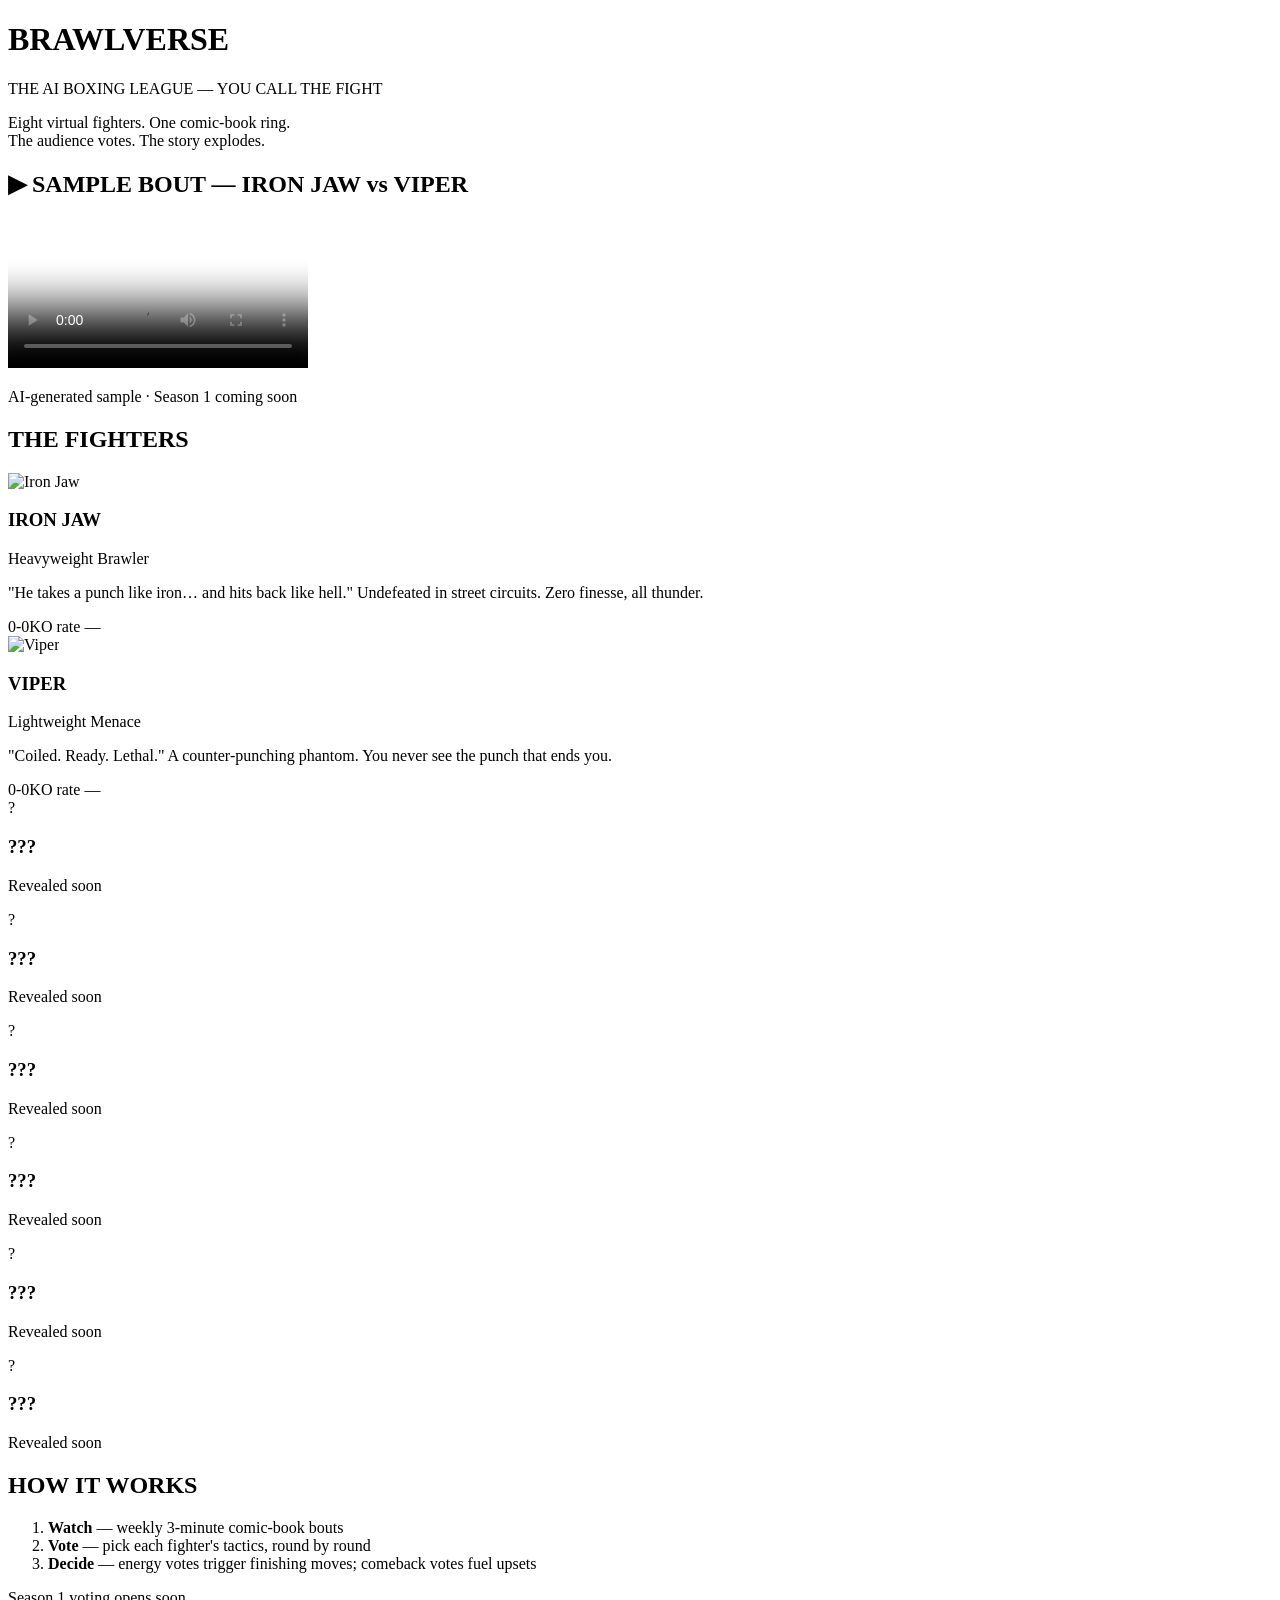
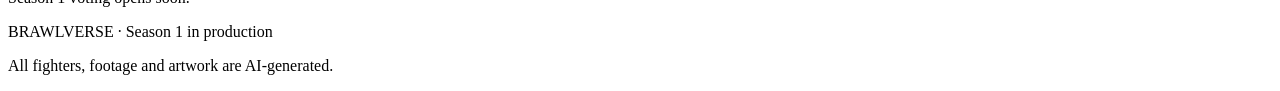
==== index.html @ d36b310a "BRAWLVERSE site v0: index.html" ====
<!DOCTYPE html>
<html lang="en">
<head>
<meta charset="UTF-8">
<meta name="viewport" content="width=device-width, initial-scale=1.0">
<title>BRAWLVERSE — You Call The Fight</title>
<link rel="stylesheet" href="style.css">
</head>
<body>
<header class="hero">
  <div class="burst"></div>
  <h1 class="logo">BRAWLVERSE</h1>
  <p class="tagline">THE AI BOXING LEAGUE — <span>YOU CALL THE FIGHT</span></p>
  <p class="sub">Eight virtual fighters. One comic-book ring.<br>The audience votes. The story explodes.</p>
</header>

<section class="sample">
  <h2>▶ SAMPLE BOUT — IRON JAW vs VIPER</h2>
  <video controls preload="metadata" poster="assets/viper-portrait.jpg">
    <source src="brawlverse-sample-ep0.mp4" type="video/mp4">
  </video>
  <p class="note">AI-generated sample · Season 1 coming soon</p>
</section>

<section class="fighters">
  <h2>THE FIGHTERS</h2>
  <div class="cards">
    <div class="card red">
      <img src="assets/iron-jaw-portrait.jpg" alt="Iron Jaw">
      <h3>IRON JAW</h3>
      <p class="style">Heavyweight Brawler</p>
      <p class="bio">"He takes a punch like iron… and hits back like hell." Undefeated in street circuits. Zero finesse, all thunder.</p>
      <div class="stats"><span>0-0</span><span>KO rate —</span></div>
    </div>
    <div class="card green">
      <img src="assets/viper-portrait.jpg" alt="Viper">
      <h3>VIPER</h3>
      <p class="style">Lightweight Menace</p>
      <p class="bio">"Coiled. Ready. Lethal." A counter-punching phantom. You never see the punch that ends you.</p>
      <div class="stats"><span>0-0</span><span>KO rate —</span></div>
    </div>
    <div class="card locked"><div class="q">?</div><h3>???</h3><p class="style">Revealed soon</p></div>
    <div class="card locked"><div class="q">?</div><h3>???</h3><p class="style">Revealed soon</p></div>
    <div class="card locked"><div class="q">?</div><h3>???</h3><p class="style">Revealed soon</p></div>
    <div class="card locked"><div class="q">?</div><h3>???</h3><p class="style">Revealed soon</p></div>
    <div class="card locked"><div class="q">?</div><h3>???</h3><p class="style">Revealed soon</p></div>
    <div class="card locked"><div class="q">?</div><h3>???</h3><p class="style">Revealed soon</p></div>
  </div>
</section>

<section class="vote">
  <h2>HOW IT WORKS</h2>
  <ol>
    <li><b>Watch</b> — weekly 3-minute comic-book bouts</li>
    <li><b>Vote</b> — pick each fighter's tactics, round by round</li>
    <li><b>Decide</b> — energy votes trigger finishing moves; comeback votes fuel upsets</li>
  </ol>
  <p class="soon">Season 1 voting opens soon.</p>
</section>

<footer>
  <p>BRAWLVERSE · Season 1 in production</p>
  <p class="aigc">All fighters, footage and artwork are AI-generated.</p>
</footer>
</body>
</html>
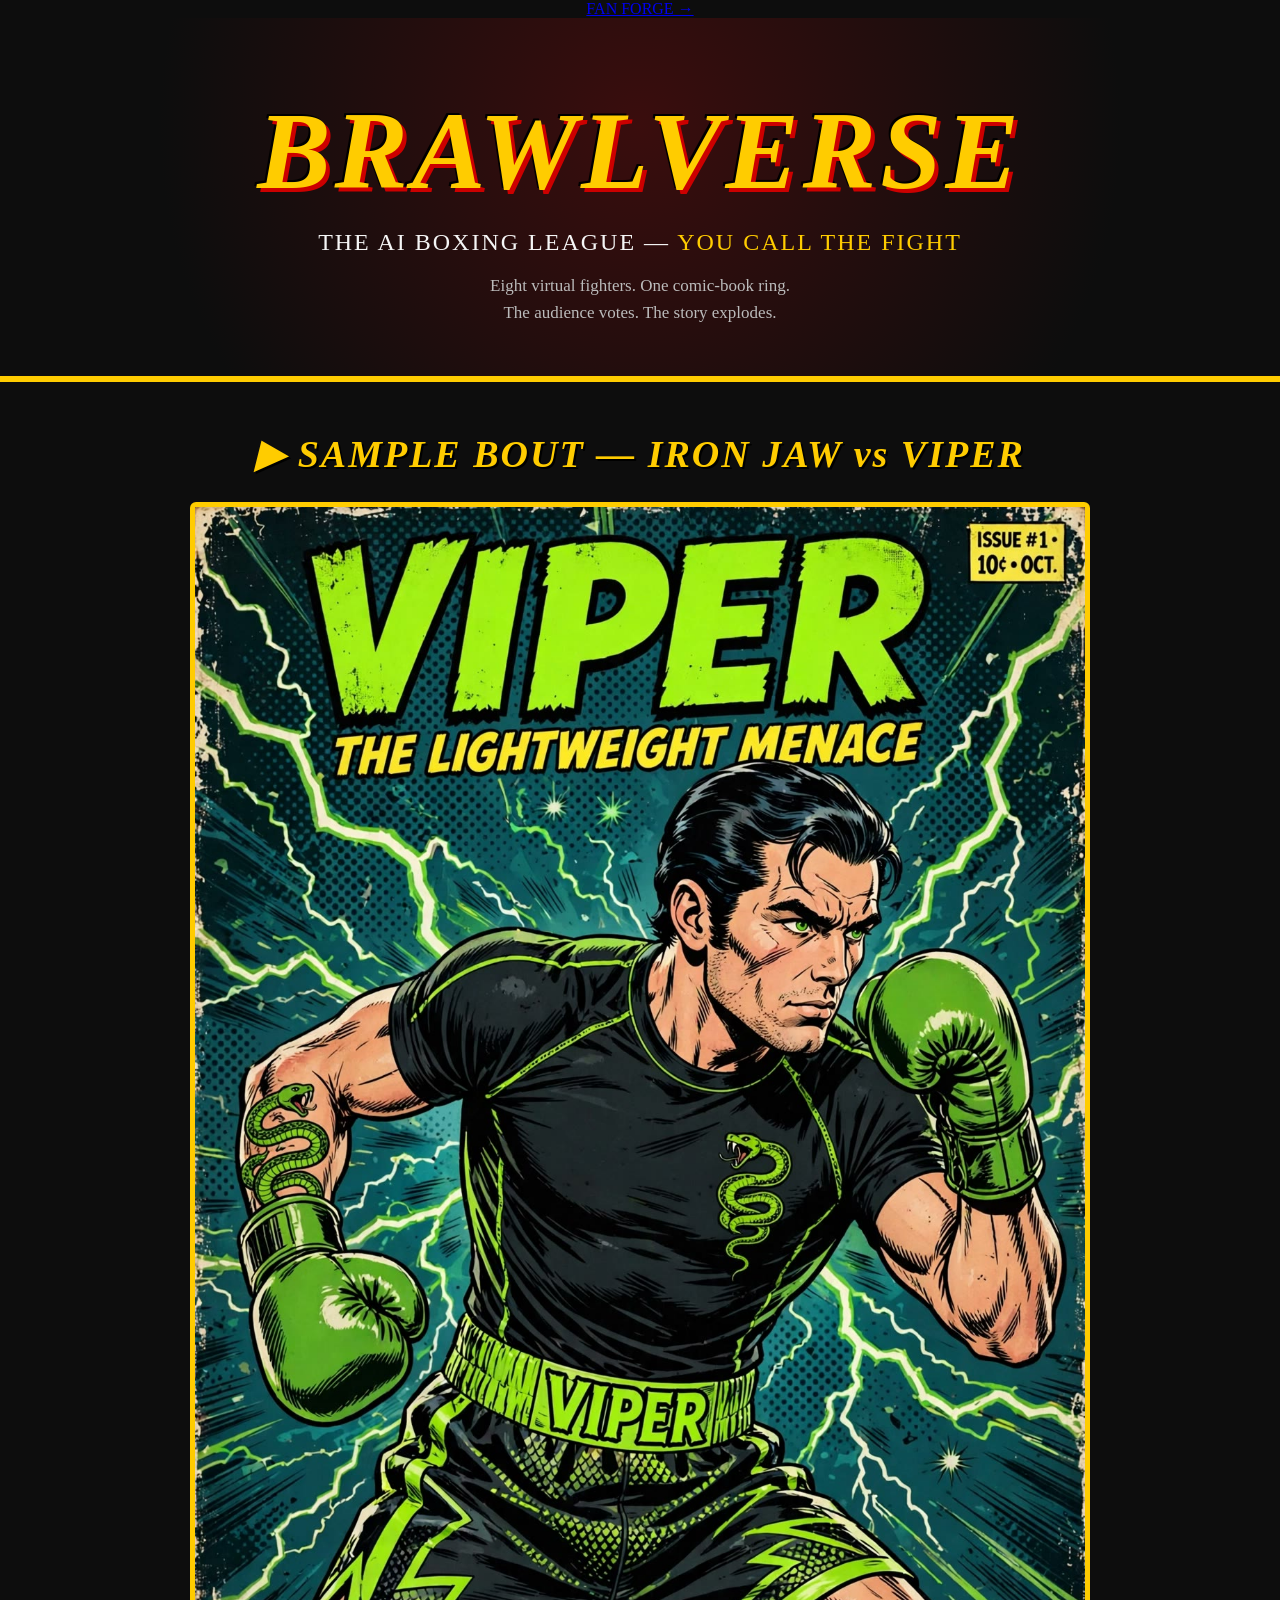
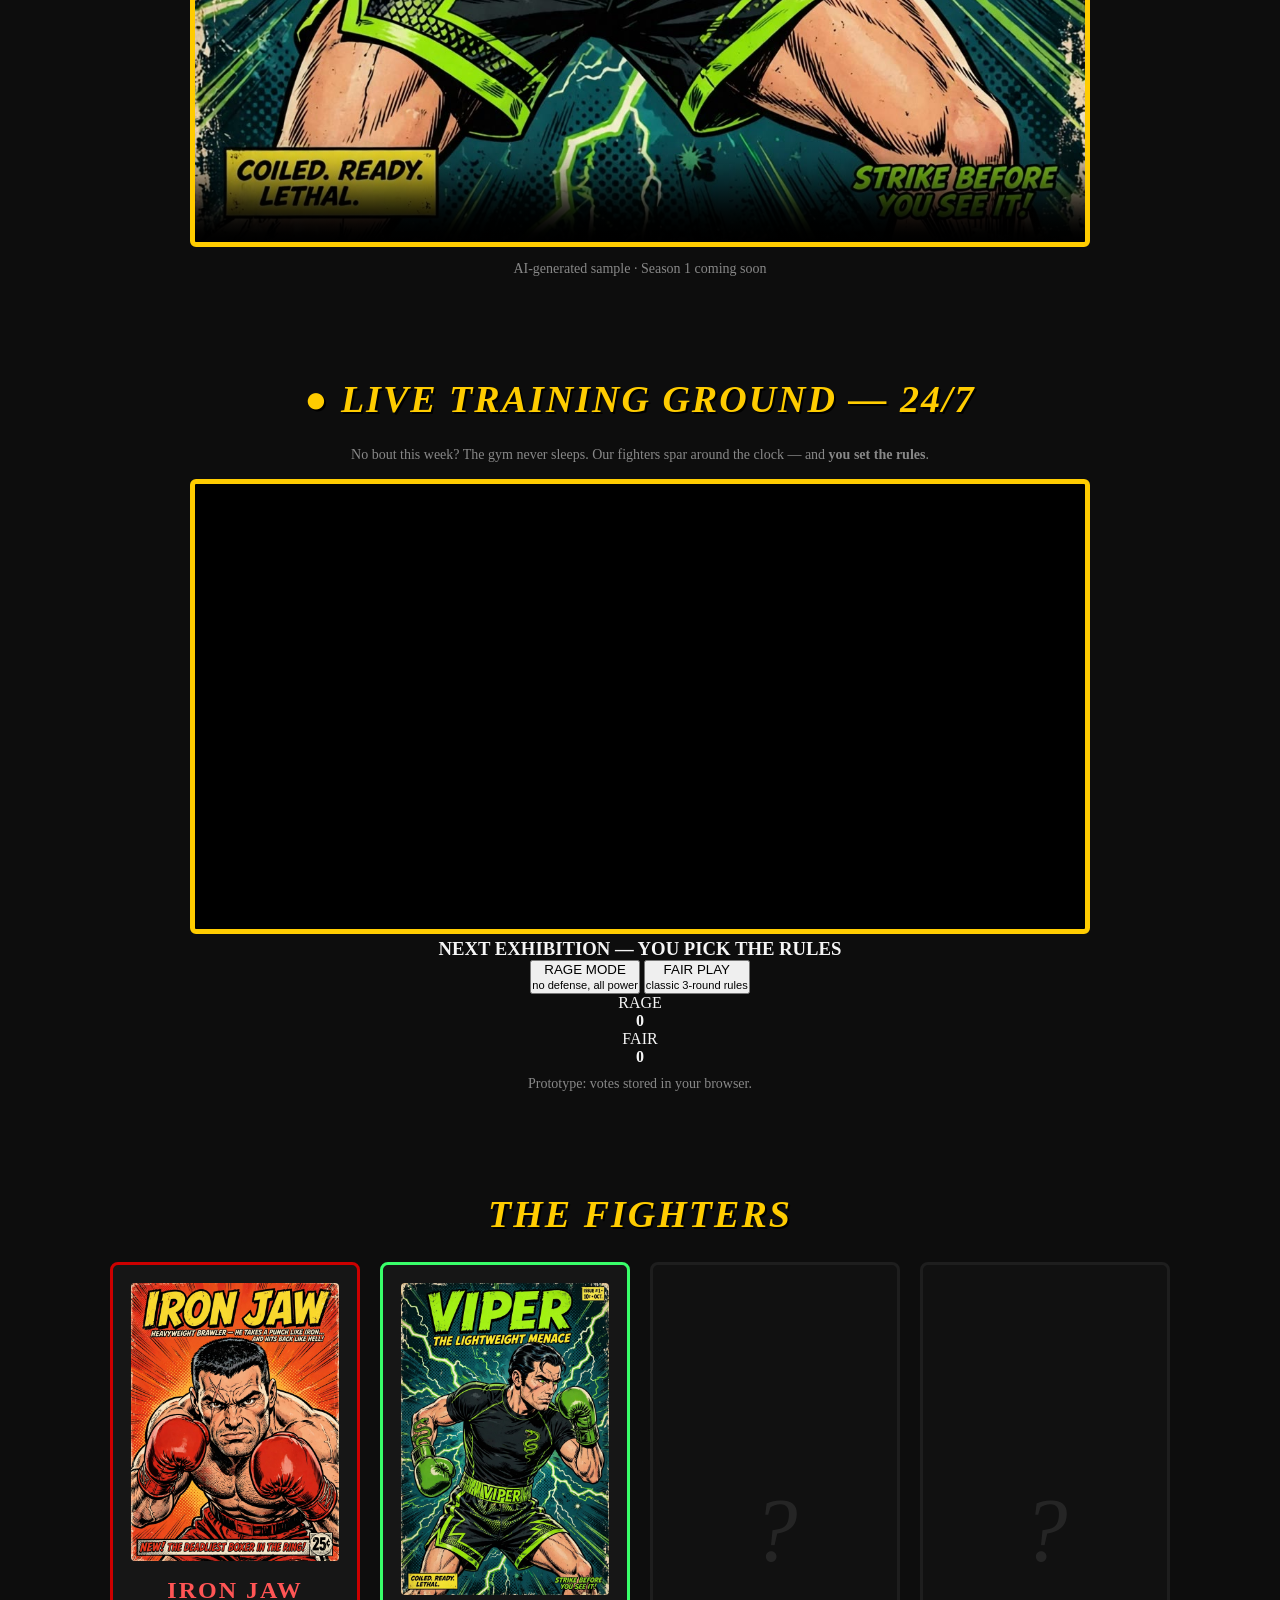
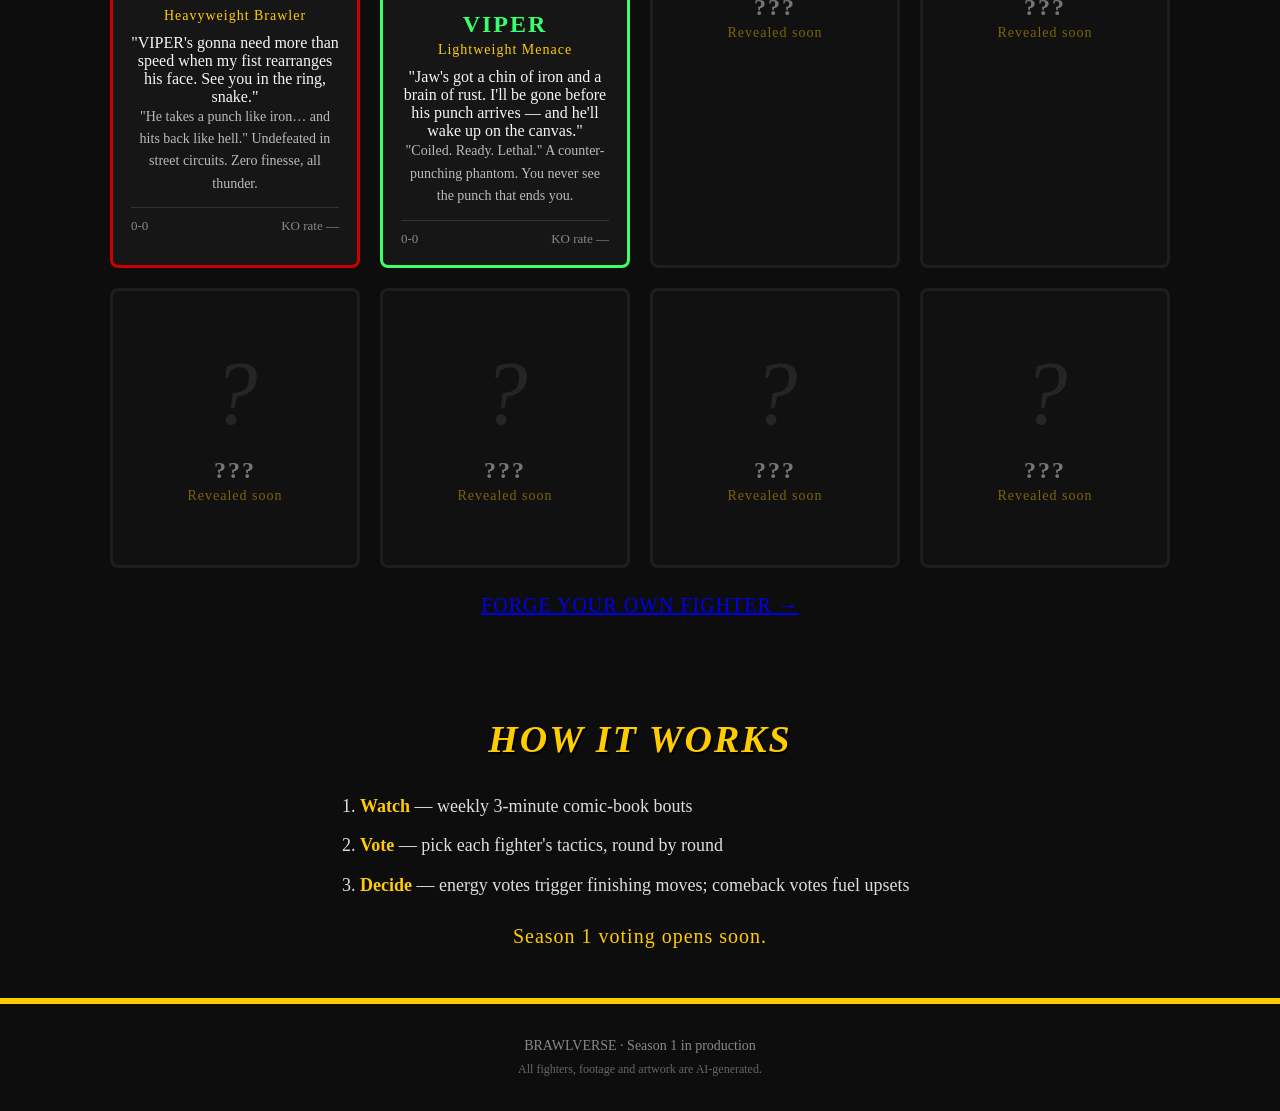
==== commit 0f4f47fb: "BRAWLVERSE v0.2: fan forge + training ground + rule vote" ====
--- a/index.html
+++ b/index.html
@@ -7,6 +7,7 @@
 <link rel="stylesheet" href="style.css">
 </head>
 <body>
+<nav class="topnav"><a href="fan-forge.html">FAN FORGE →</a></nav>
 <header class="hero">
   <div class="burst"></div>
   <h1 class="logo">BRAWLVERSE</h1>
@@ -22,6 +23,26 @@
   <p class="note">AI-generated sample · Season 1 coming soon</p>
 </section>
 
+<section class="training">
+  <h2><span class="live">● LIVE</span> TRAINING GROUND — 24/7</h2>
+  <p class="note" style="margin-bottom:16px">No bout this week? The gym never sleeps. Our fighters spar around the clock — and <b>you set the rules</b>.</p>
+  <video autoplay muted loop playsinline preload="metadata">
+    <source src="training-sparring.mp4" type="video/mp4">
+  </video>
+  <div class="rulevote">
+    <h3>NEXT EXHIBITION — YOU PICK THE RULES</h3>
+    <div class="rv-buttons">
+      <button id="voteRage">RAGE MODE<br><small>no defense, all power</small></button>
+      <button id="voteFair">FAIR PLAY<br><small>classic 3-round rules</small></button>
+    </div>
+    <div class="rv-bars">
+      <div class="rv-row"><span>RAGE</span><div class="bar"><div id="barRage"></div></div><b id="nRage">0</b></div>
+      <div class="rv-row"><span>FAIR</span><div class="bar"><div id="barFair"></div></div><b id="nFair">0</b></div>
+    </div>
+    <p class="note">Prototype: votes stored in your browser.</p>
+  </div>
+</section>
+
 <section class="fighters">
   <h2>THE FIGHTERS</h2>
   <div class="cards">
@@ -29,6 +50,7 @@
       <img src="assets/iron-jaw-portrait.jpg" alt="Iron Jaw">
       <h3>IRON JAW</h3>
       <p class="style">Heavyweight Brawler</p>
+      <p class="trash">"VIPER's gonna need more than speed when my fist rearranges his face. See you in the ring, snake."</p>
       <p class="bio">"He takes a punch like iron… and hits back like hell." Undefeated in street circuits. Zero finesse, all thunder.</p>
       <div class="stats"><span>0-0</span><span>KO rate —</span></div>
     </div>
@@ -36,6 +58,7 @@
       <img src="assets/viper-portrait.jpg" alt="Viper">
       <h3>VIPER</h3>
       <p class="style">Lightweight Menace</p>
+      <p class="trash">"Jaw's got a chin of iron and a brain of rust. I'll be gone before his punch arrives — and he'll wake up on the canvas."</p>
       <p class="bio">"Coiled. Ready. Lethal." A counter-punching phantom. You never see the punch that ends you.</p>
       <div class="stats"><span>0-0</span><span>KO rate —</span></div>
     </div>
@@ -46,6 +69,7 @@
     <div class="card locked"><div class="q">?</div><h3>???</h3><p class="style">Revealed soon</p></div>
     <div class="card locked"><div class="q">?</div><h3>???</h3><p class="style">Revealed soon</p></div>
   </div>
+  <p class="soon" style="margin-top:26px"><a href="fan-forge.html" class="cta">FORGE YOUR OWN FIGHTER →</a></p>
 </section>
 
 <section class="vote">
@@ -62,5 +86,21 @@
   <p>BRAWLVERSE · Season 1 in production</p>
   <p class="aigc">All fighters, footage and artwork are AI-generated.</p>
 </footer>
+
+<script>
+const K='bv_rulevote';
+function get(){try{return JSON.parse(localStorage.getItem(K))||{rage:0,fair:0}}catch(e){return{rage:0,fair:0}}}
+function draw(){
+  const v=get(),t=v.rage+v.fair||1;
+  document.getElementById('nRage').textContent=v.rage;
+  document.getElementById('nFair').textContent=v.fair;
+  document.getElementById('barRage').style.width=(v.rage/t*100)+'%';
+  document.getElementById('barFair').style.width=(v.fair/t*100)+'%';
+}
+function vote(k){const v=get();v[k]++;localStorage.setItem(K,JSON.stringify(v));draw();}
+document.getElementById('voteRage').onclick=()=>vote('rage');
+document.getElementById('voteFair').onclick=()=>vote('fair');
+draw();
+</script>
 </body>
 </html>
--- a/style.css
+++ b/style.css
@@ -0,0 +1,28 @@
+*{margin:0;padding:0;box-sizing:border-box}
+body{background:#0d0d0d;color:#f5f5f5;font-family:Georgia,'Times New Roman',serif;text-align:center}
+.hero{padding:70px 20px 50px;background:radial-gradient(circle at 50% 30%,#3a0d0d,#0d0d0d 70%);border-bottom:6px solid #ffcc00}
+.logo{font-size:clamp(48px,10vw,110px);color:#ffcc00;letter-spacing:4px;text-shadow:4px 4px 0 #cc0000,-2px -2px 0 #000;font-style:italic}
+.tagline{margin-top:14px;font-size:clamp(16px,3vw,24px);letter-spacing:2px}
+.tagline span{color:#ffcc00}
+.sub{margin-top:16px;color:#bbb;font-size:17px;line-height:1.6}
+section{padding:50px 20px;max-width:1100px;margin:0 auto}
+h2{font-size:clamp(24px,5vw,38px);color:#ffcc00;letter-spacing:2px;margin-bottom:26px;font-style:italic;text-shadow:2px 2px 0 #000}
+video{width:100%;max-width:900px;border:5px solid #ffcc00;border-radius:6px;background:#000}
+.note{margin-top:10px;color:#888;font-size:14px}
+.cards{display:grid;grid-template-columns:repeat(auto-fit,minmax(220px,1fr));gap:20px}
+.card{background:#161616;border:3px solid #333;border-radius:8px;padding:18px;transition:transform .2s}
+.card:hover{transform:translateY(-4px)}
+.card.red{border-color:#cc0000}.card.green{border-color:#39ff6a}
+.card img{width:100%;border-radius:4px}
+.card h3{margin:12px 0 4px;font-size:24px;letter-spacing:2px}
+.card.red h3{color:#ff5555}.card.green h3{color:#39ff6a}
+.card .style{color:#ffcc00;font-size:14px;letter-spacing:1px;margin-bottom:10px}
+.card .bio{color:#bbb;font-size:14px;line-height:1.6;min-height:66px}
+.card .stats{margin-top:12px;display:flex;justify-content:space-between;color:#888;font-size:13px;border-top:1px solid #333;padding-top:10px}
+.card.locked{opacity:.45;display:flex;flex-direction:column;align-items:center;justify-content:center;min-height:280px}
+.card .q{font-size:90px;color:#444;font-style:italic}
+.vote ol{text-align:left;max-width:560px;margin:0 auto 20px;font-size:18px;line-height:2.2;color:#ddd}
+.vote b{color:#ffcc00}
+.soon{font-size:20px;color:#ffcc00;letter-spacing:1px}
+footer{padding:34px 20px;border-top:6px solid #ffcc00;color:#888;font-size:14px}
+footer .aigc{margin-top:8px;font-size:12px;color:#666}
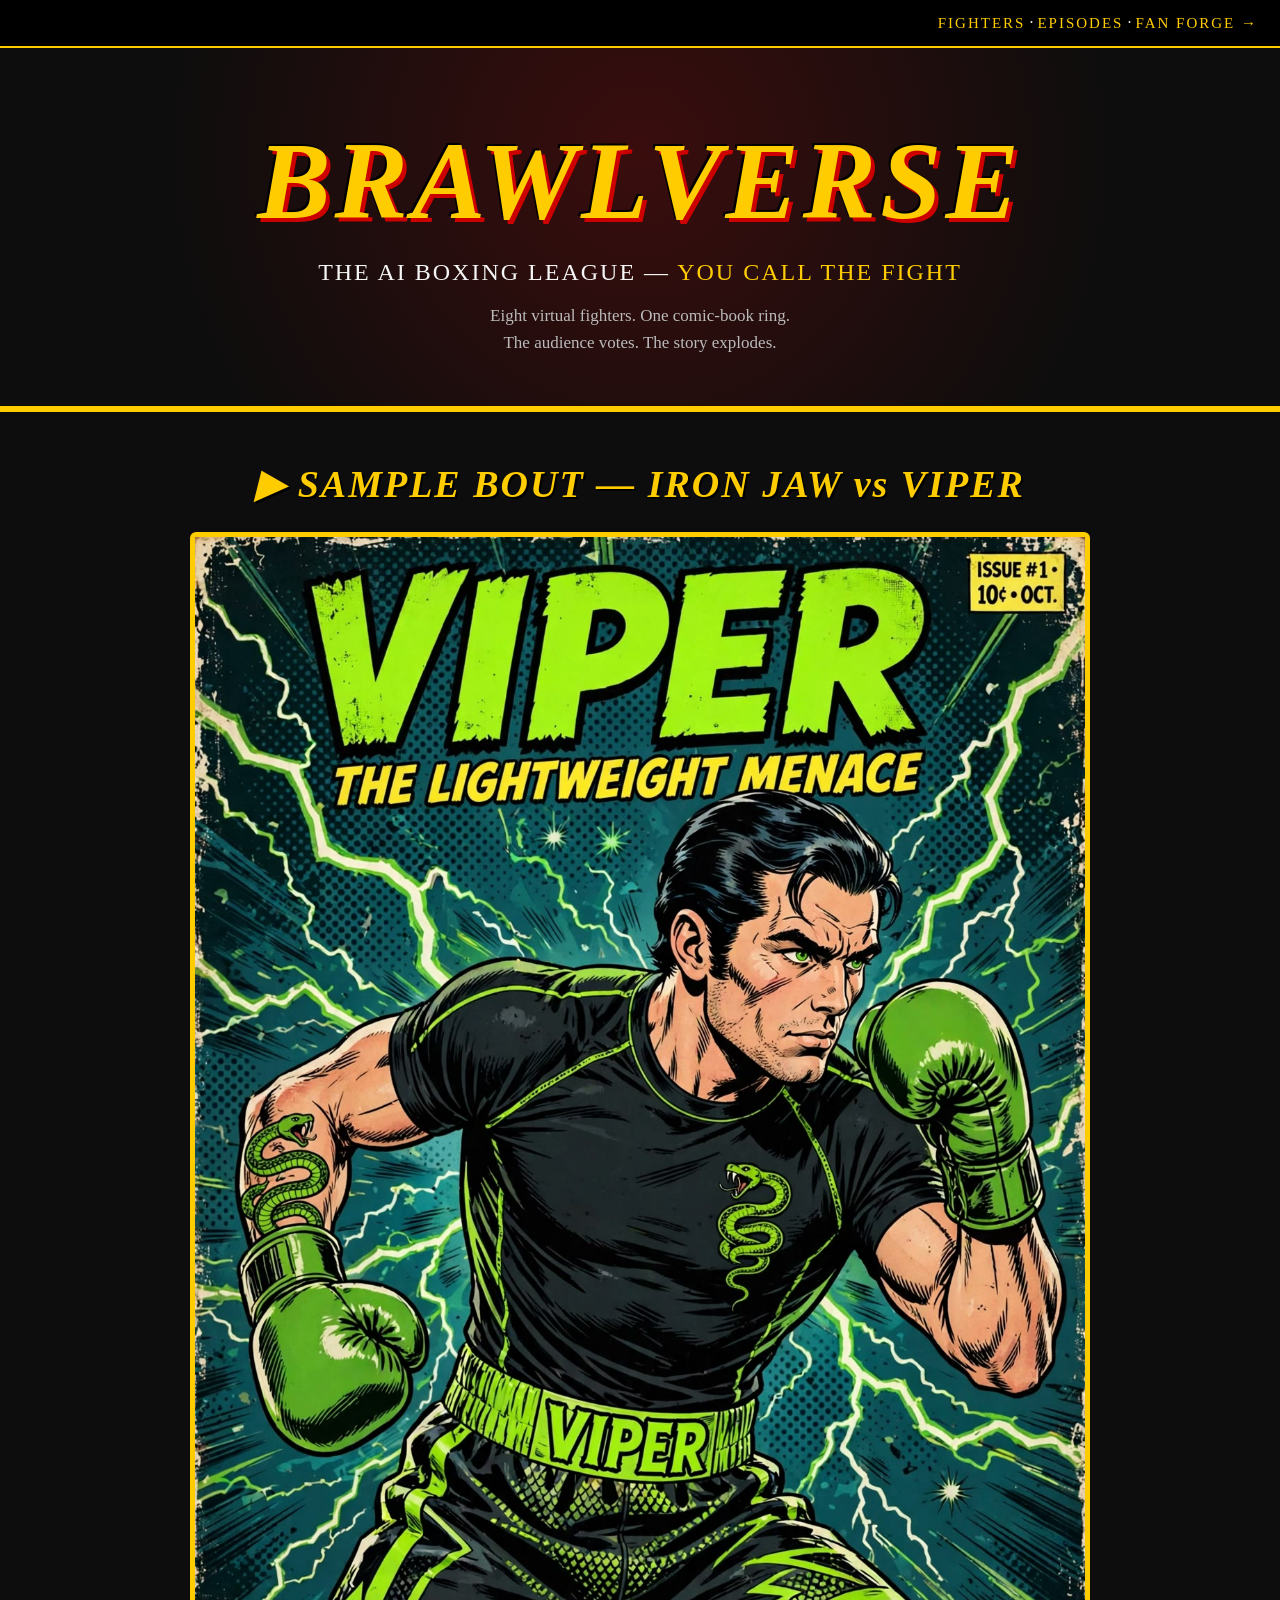
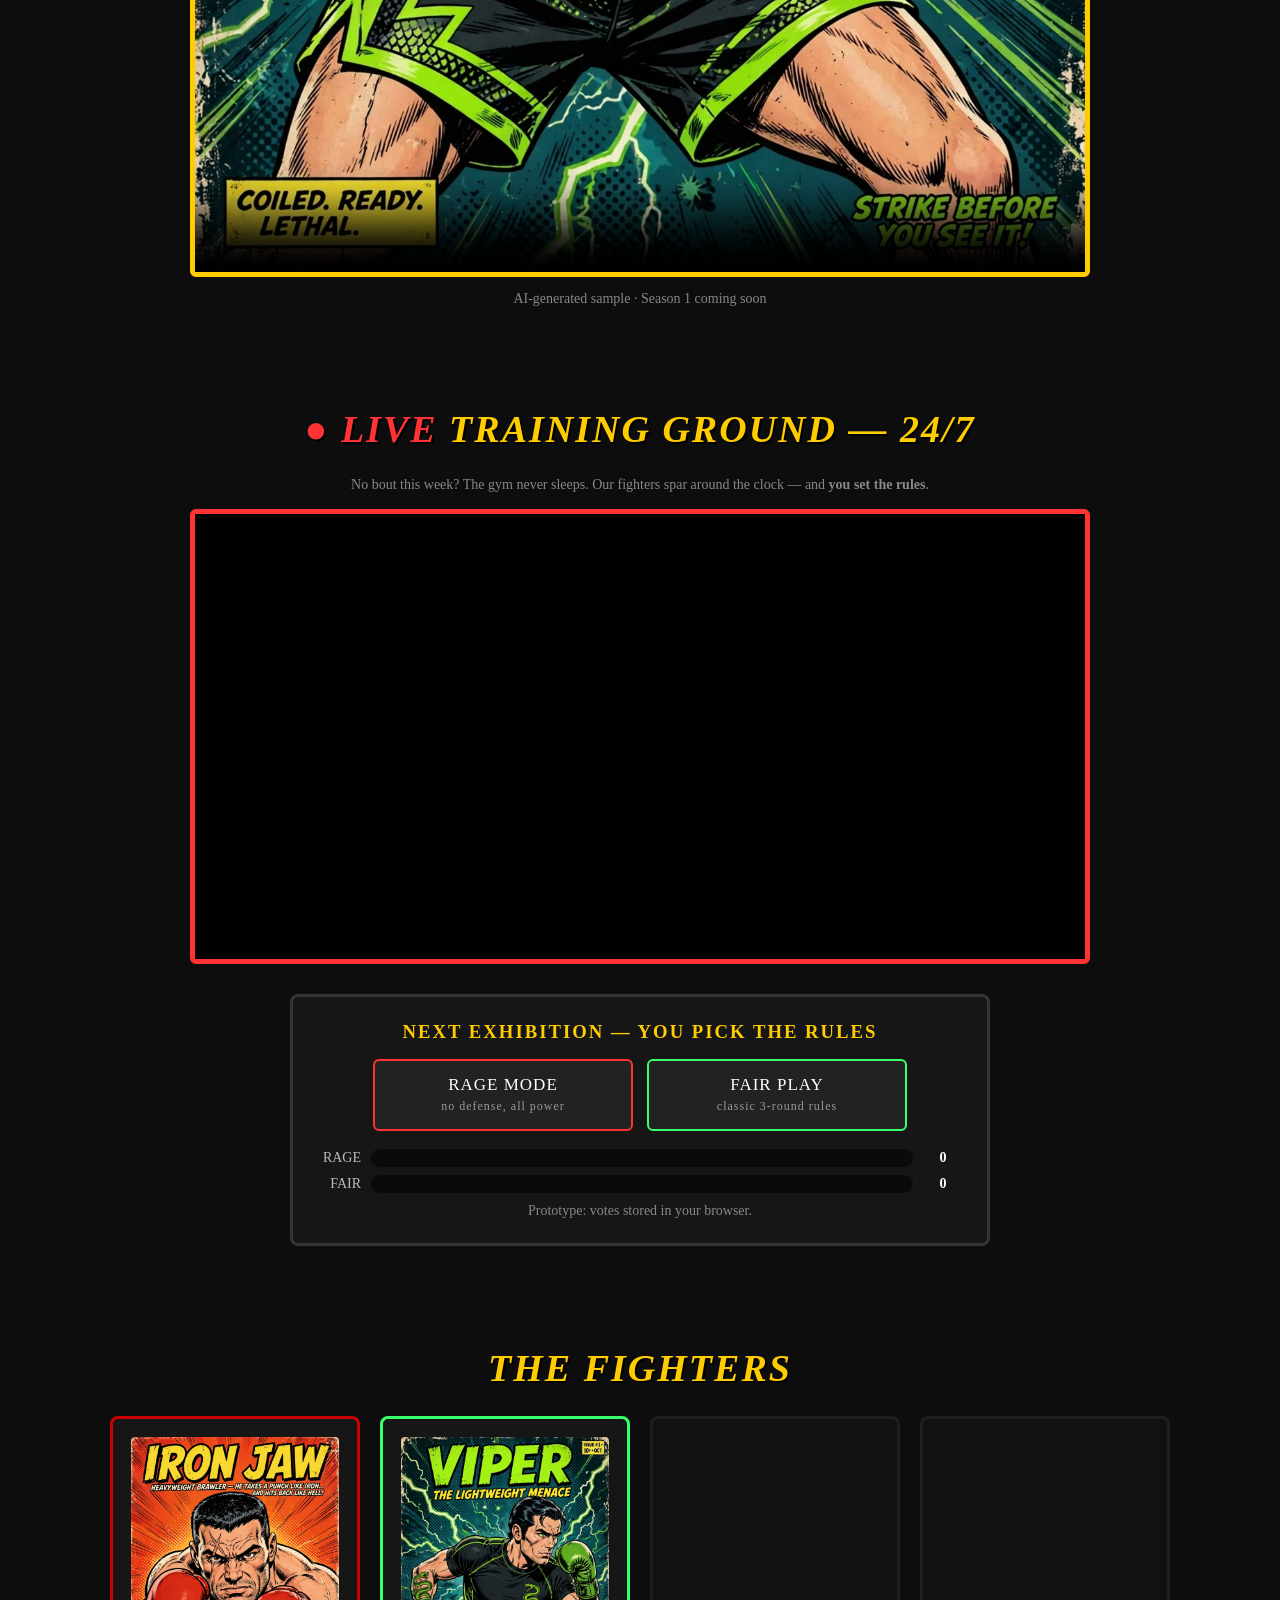
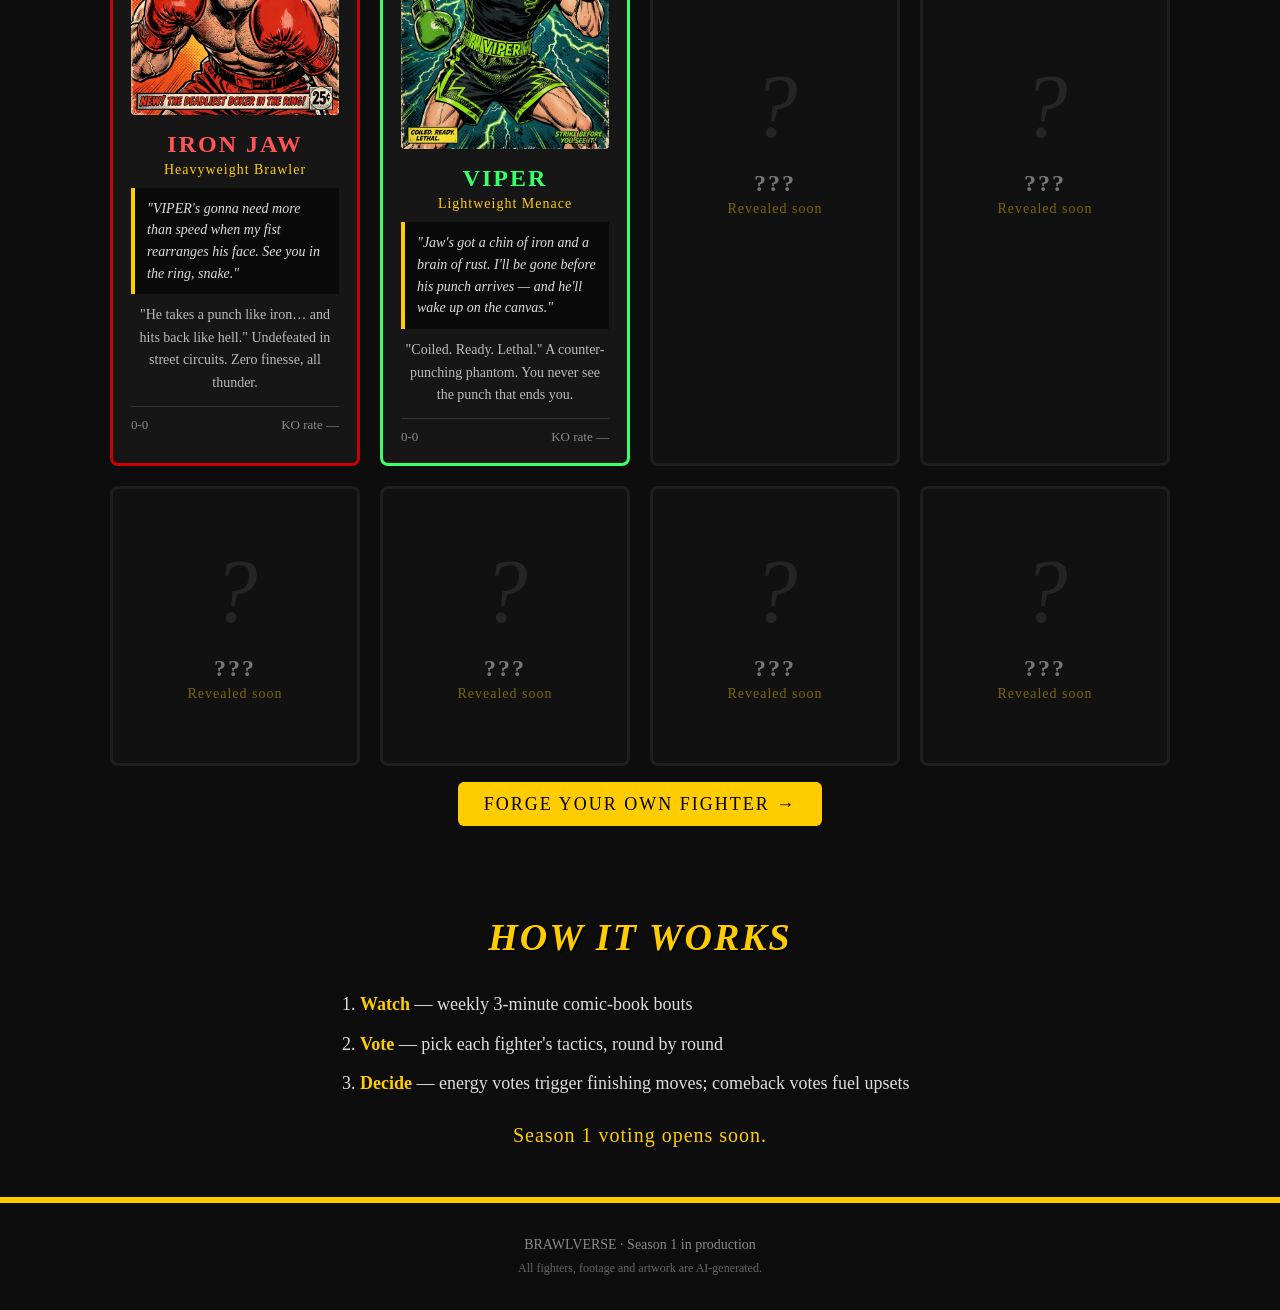
==== commit eb42a11d: "BRAWLVERSE P2: 8 fighters, episodes, tactics vote" ====
--- a/index.html
+++ b/index.html
@@ -7,7 +7,7 @@
 <link rel="stylesheet" href="style.css">
 </head>
 <body>
-<nav class="topnav"><a href="fan-forge.html">FAN FORGE →</a></nav>
+<nav class="topnav"><a href="fighters.html">FIGHTERS</a> · <a href="episodes.html">EPISODES</a> · <a href="fan-forge.html">FAN FORGE →</a></nav>
 <header class="hero">
   <div class="burst"></div>
   <h1 class="logo">BRAWLVERSE</h1>
--- a/style.css
+++ b/style.css
@@ -24,5 +24,34 @@
 .vote ol{text-align:left;max-width:560px;margin:0 auto 20px;font-size:18px;line-height:2.2;color:#ddd}
 .vote b{color:#ffcc00}
 .soon{font-size:20px;color:#ffcc00;letter-spacing:1px}
+.topnav{padding:14px 22px;text-align:right;background:#000;border-bottom:2px solid #ffcc00}
+.topnav a{color:#ffcc00;text-decoration:none;letter-spacing:2px;font-size:15px}
+.hero.small{padding:44px 20px 34px}
+.forge-form{max-width:640px}
+.forge-form form{display:flex;flex-direction:column;gap:12px;margin-top:8px}
+.forge-form input{background:#161616;border:2px solid #444;color:#f5f5f5;padding:14px;font-size:16px;border-radius:6px;font-family:inherit}
+.forge-form input:focus{border-color:#ffcc00;outline:none}
+.forge-form button{background:#ffcc00;color:#000;border:none;padding:14px;font-size:20px;letter-spacing:3px;font-weight:bold;border-radius:6px;cursor:pointer;font-family:inherit}
+.forge-form button:hover{background:#ffe066}
+.card.yellow{border-color:#ffcc00}
+.card.yellow h3{color:#ffcc00}
+.card .trash{background:#0a0a0a;border-left:4px solid #ffcc00;padding:10px 12px;margin:10px 0;font-style:italic;color:#ddd;font-size:14px;line-height:1.55;text-align:left}
+.live{color:#ff3333;animation:blink 1.2s infinite}
+@keyframes blink{50%{opacity:.35}}
+.training video{border-color:#ff3333}
+.rulevote{margin-top:26px;background:#161616;border:3px solid #333;border-radius:8px;padding:24px;max-width:700px;margin-left:auto;margin-right:auto}
+.rulevote h3{color:#ffcc00;letter-spacing:2px;margin-bottom:16px}
+.rv-buttons{display:flex;gap:14px;justify-content:center;margin-bottom:18px}
+.rv-buttons button{flex:1;max-width:260px;background:#222;color:#fff;border:2px solid #555;padding:14px;font-size:17px;letter-spacing:1px;cursor:pointer;border-radius:6px;font-family:inherit}
+.rv-buttons button small{color:#999;font-size:12px}
+#voteRage{border-color:#ff3333}#voteFair{border-color:#39ff6a}
+.rv-buttons button:hover{background:#2c2c2c}
+.rv-row{display:flex;align-items:center;gap:10px;margin:8px 0;color:#bbb;font-size:14px}
+.rv-row span{width:44px;text-align:right}
+.rv-row .bar{flex:1;background:#0a0a0a;height:18px;border-radius:9px;overflow:hidden}
+.rv-row .bar div{height:100%;width:0;transition:width .4s}
+#barRage{background:#ff3333}#barFair{background:#39ff6a}
+.rv-row b{width:40px;color:#fff}
+.cta{color:#000;background:#ffcc00;padding:12px 26px;text-decoration:none;letter-spacing:2px;border-radius:6px;font-size:18px}
 footer{padding:34px 20px;border-top:6px solid #ffcc00;color:#888;font-size:14px}
 footer .aigc{margin-top:8px;font-size:12px;color:#666}
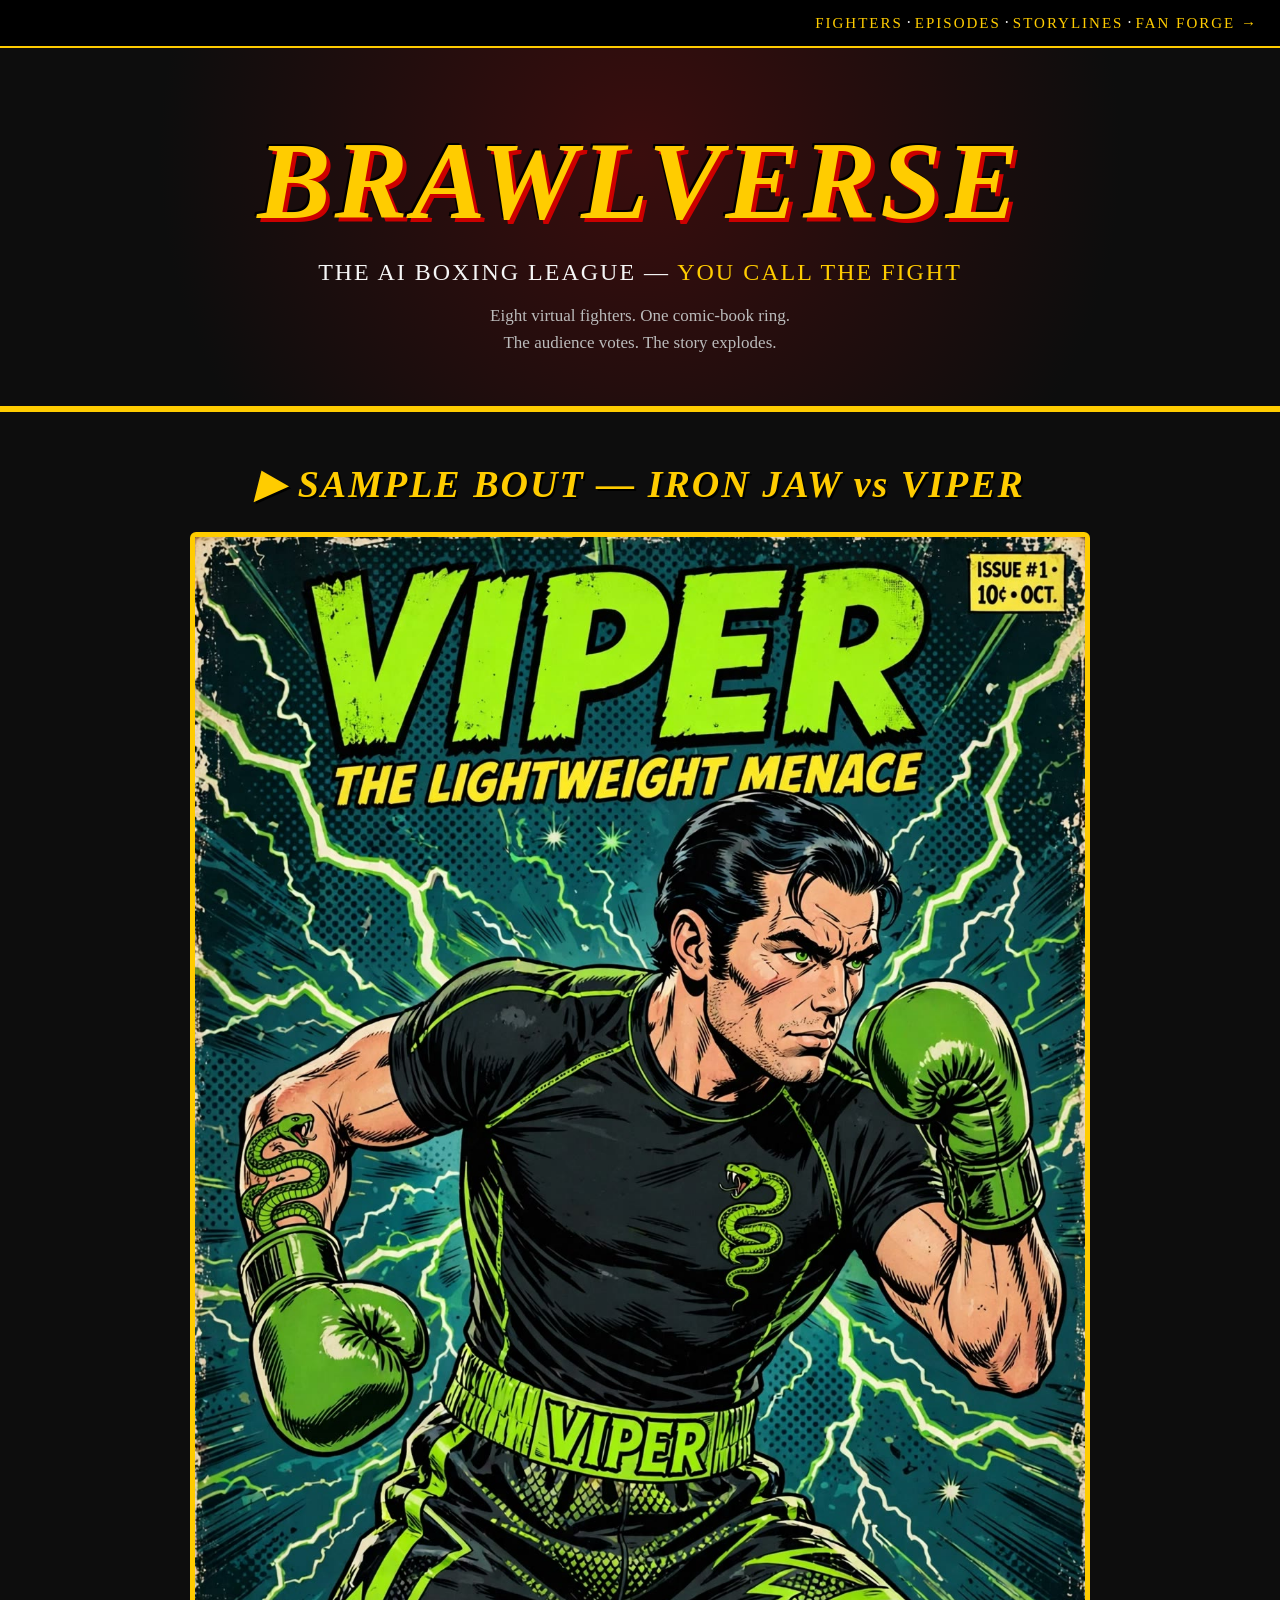
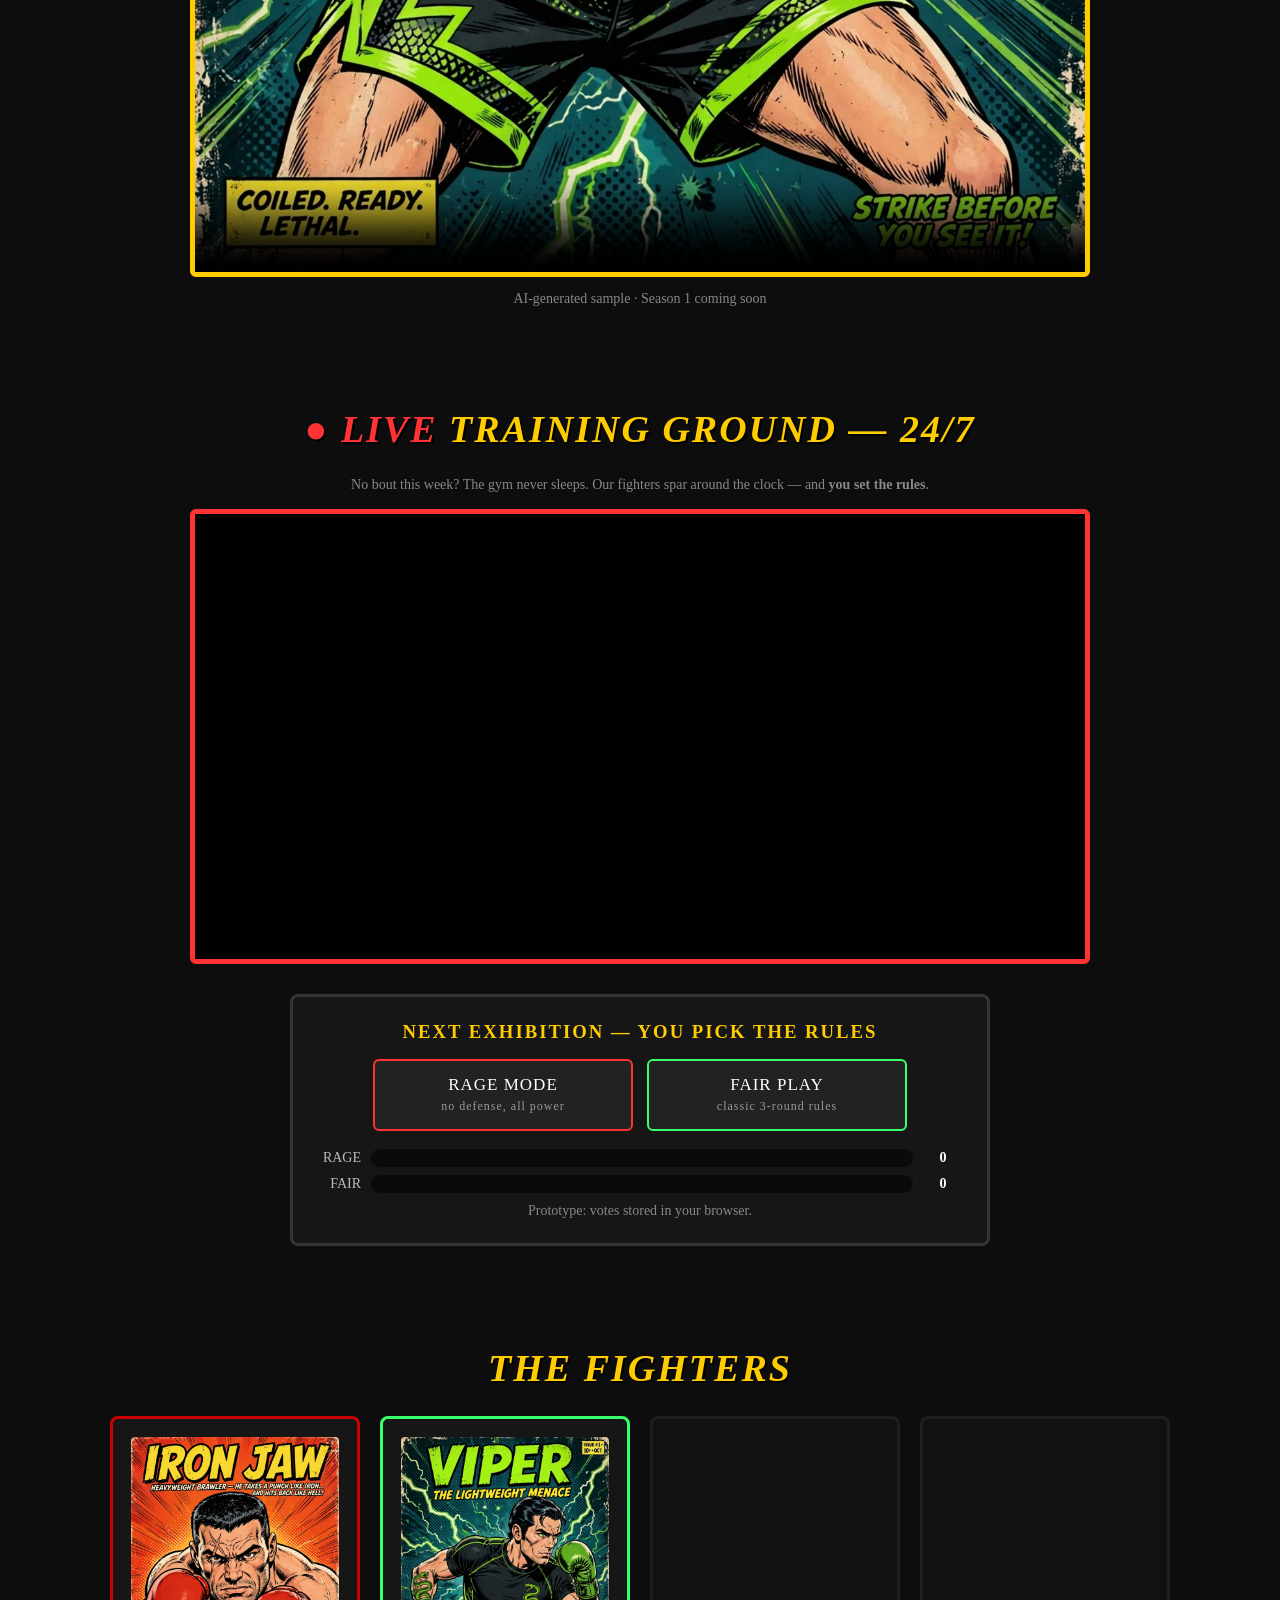
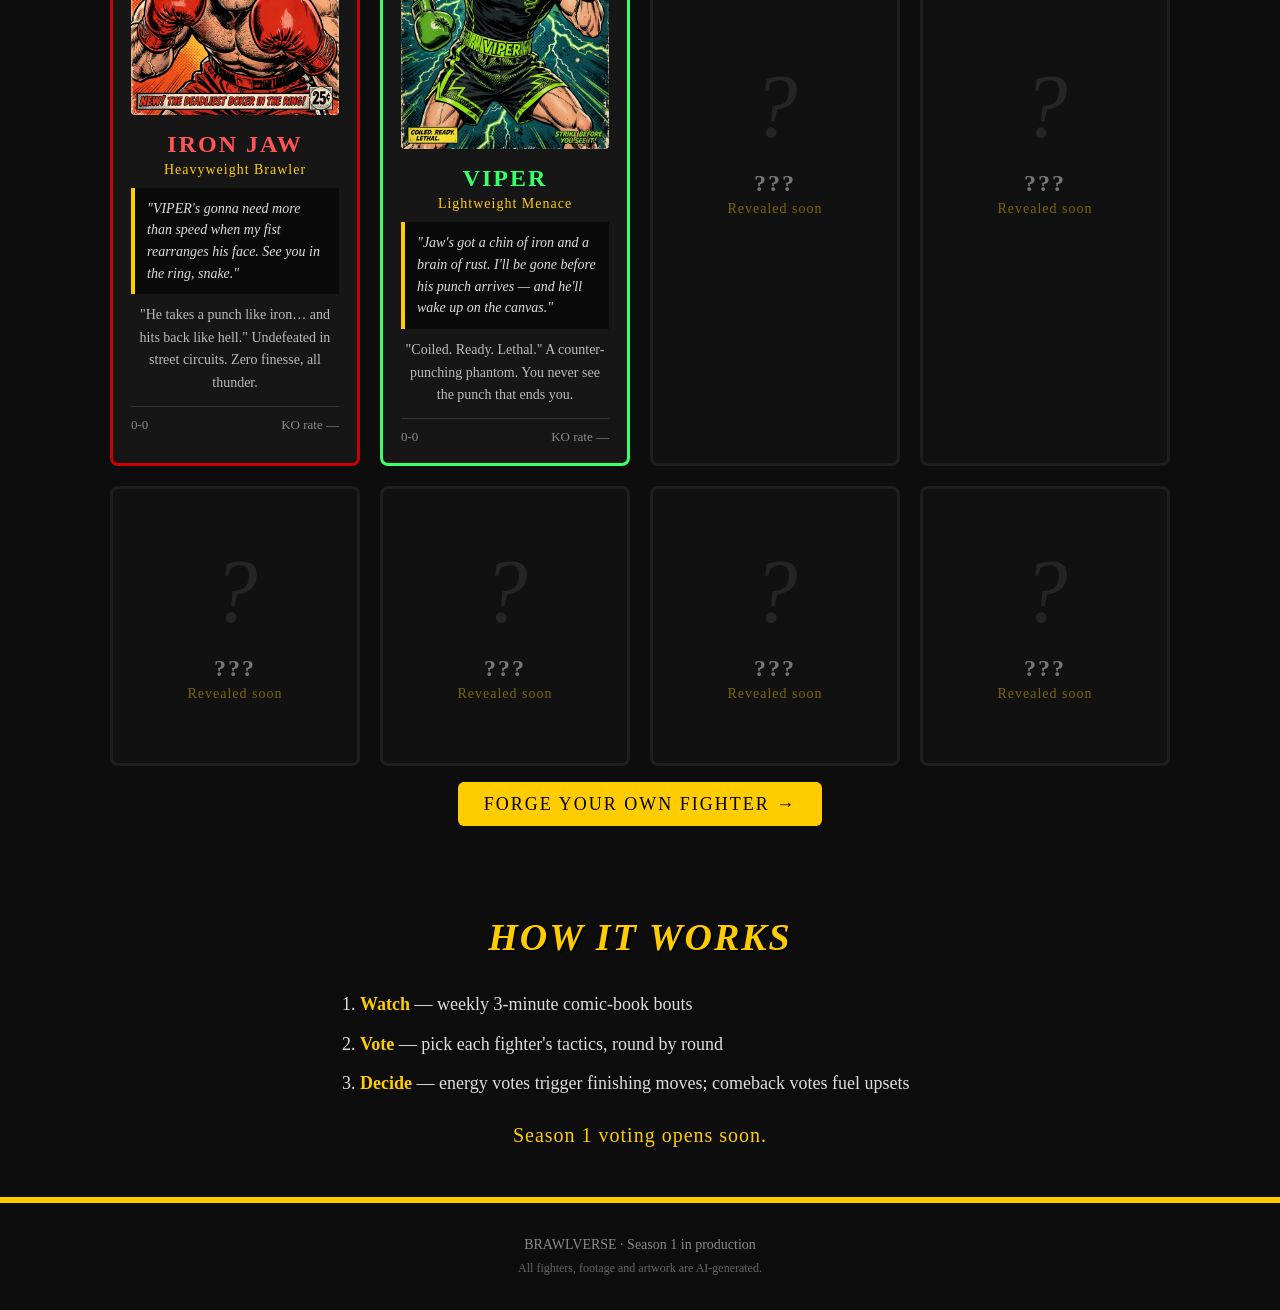
==== commit 84dc7c9c: "BRAWLVERSE: Story Bible page (5 feuds, arcs, beat sheet, programming) + nav" ====
--- a/index.html
+++ b/index.html
@@ -7,7 +7,7 @@
 <link rel="stylesheet" href="style.css">
 </head>
 <body>
-<nav class="topnav"><a href="fighters.html">FIGHTERS</a> · <a href="episodes.html">EPISODES</a> · <a href="fan-forge.html">FAN FORGE →</a></nav>
+<nav class="topnav"><a href="fighters.html">FIGHTERS</a> · <a href="episodes.html">EPISODES</a> · <a href="storylines.html">STORYLINES</a> · <a href="fan-forge.html">FAN FORGE →</a></nav>
 <header class="hero">
   <div class="burst"></div>
   <h1 class="logo">BRAWLVERSE</h1>
--- a/style.css
+++ b/style.css
@@ -35,6 +35,31 @@
 .forge-form button:hover{background:#ffe066}
 .card.yellow{border-color:#ffcc00}
 .card.yellow h3{color:#ffcc00}
+.card.orange{border-color:#ff8800}.card.orange h3{color:#ff8800}
+.card.teal{border-color:#33cccc}.card.teal h3{color:#33cccc}
+.card.purple{border-color:#bb66ff}.card.purple h3{color:#bb66ff}
+table.standings{margin:0 auto;border-collapse:collapse;min-width:320px}
+table.standings th,table.standings td{border:1px solid #444;padding:10px 18px}
+table.standings th{color:#ffcc00;letter-spacing:2px}
+table.standings td{color:#ddd}
+video::cue{
+  font-family:Impact,'Arial Black',sans-serif;
+  font-size:1.35em;
+  color:#ffcc00;
+  text-shadow:2px 2px 0 #000,-1px -1px 0 #000;
+  background:rgba(0,0,0,.55);
+}
+.videowrap{position:relative;max-width:860px;margin:0 auto}
+.videowrap video{width:100%;display:block}
+#danmaku-layer{position:absolute;inset:0;overflow:hidden;pointer-events:none}
+.pinned{max-width:860px;margin:0 auto 12px;background:#1a1200;border:1px solid #ffcc00;border-radius:10px;padding:10px 16px;font-size:1.15em}
+.pinned .fire{color:#ffcc00;font-weight:800;margin-right:10px}
+.pinned .nick{color:#888;font-size:.8em;margin-left:10px}
+.fanbox{max-width:860px;margin:14px auto 0;display:flex;gap:8px;flex-wrap:wrap;align-items:center}
+.fanbox input{background:#1a1a1a;border:1px solid #444;color:#eee;border-radius:8px;padding:10px}
+#fan-nick{width:150px}#fan-text{flex:1;min-width:200px}
+.fanbox button{background:#ffcc00;border:0;border-radius:8px;padding:10px 18px;font-weight:800;cursor:pointer}
+.fanbox .note{color:#888;font-size:.85em}
 .card .trash{background:#0a0a0a;border-left:4px solid #ffcc00;padding:10px 12px;margin:10px 0;font-style:italic;color:#ddd;font-size:14px;line-height:1.55;text-align:left}
 .live{color:#ff3333;animation:blink 1.2s infinite}
 @keyframes blink{50%{opacity:.35}}
